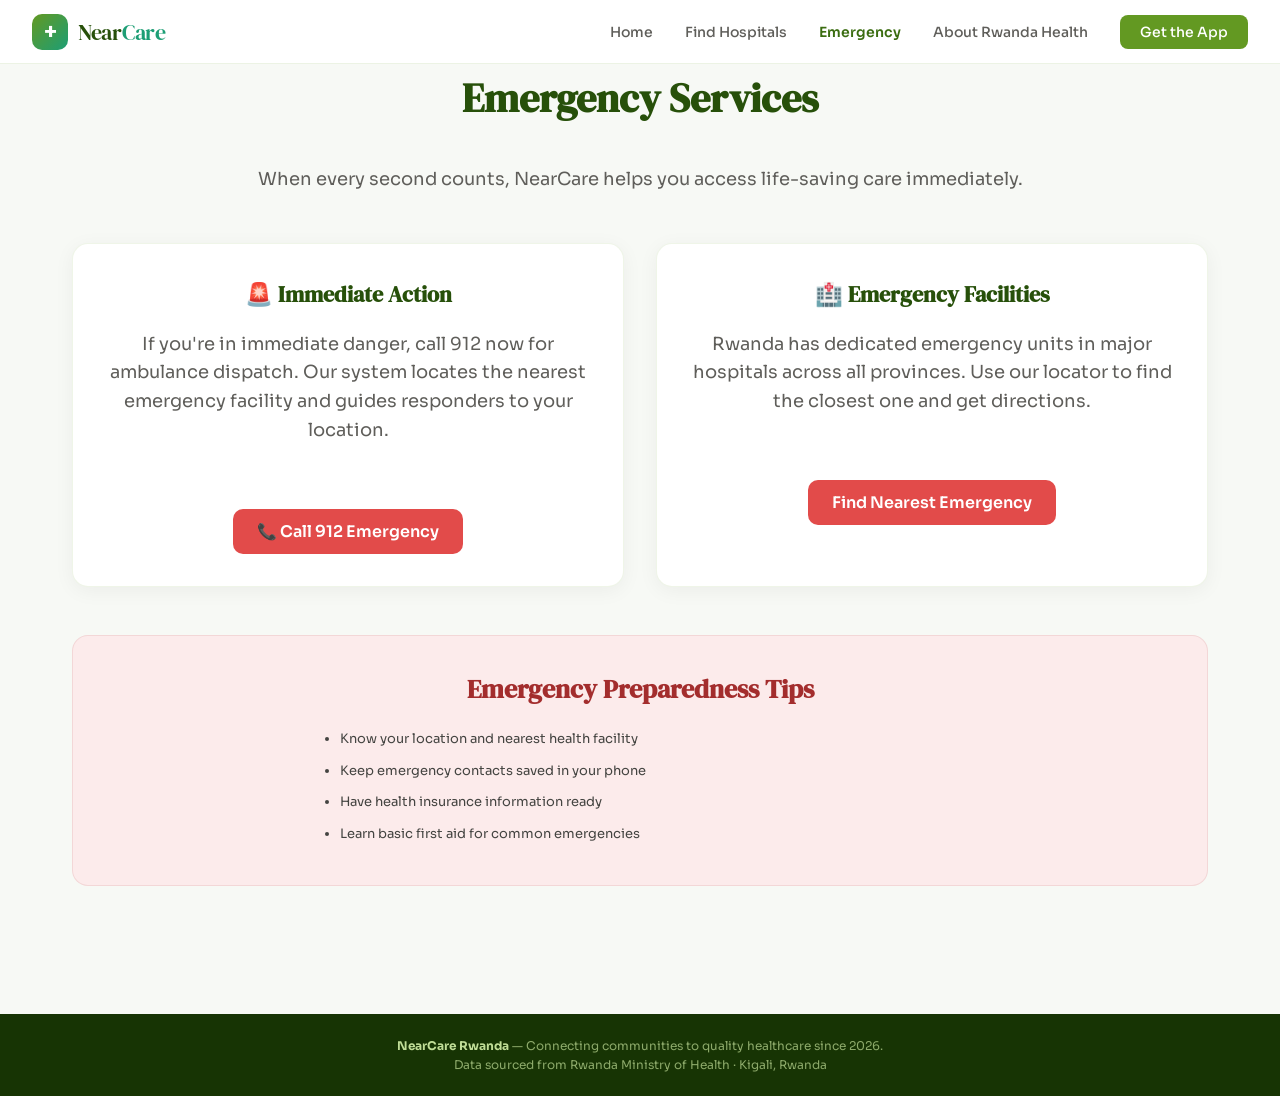
==== emergency.html @ 6570da61 "guys this is our project in parts" ====
<!DOCTYPE html>
<html lang="en">
<head>
<meta charset="UTF-8">
<meta name="viewport" content="width=device-width, initial-scale=1.0">
<title>Emergency Services — NearCare Rwanda</title>
<link href="https://fonts.googleapis.com/css2?family=Sora:wght@300;400;500;600;700&family=DM+Serif+Display:ital@0;1&display=swap" rel="stylesheet">
<link rel="stylesheet" href="style.css">
</head>
<body>

<nav>
  <div class="logo">
    <div class="logo-icon"></div>
    <span class="logo-text">Near<span>Care</span></span>
  </div>
  <ul class="nav-links">
    <li><a href="home.html">Home</a></li>
    <li><a href="Hospitals.html">Find Hospitals</a></li>
    <li><a href="emergency.html" class="active">Emergency</a></li>
    <li><a href="about.html">About Rwanda Health</a></li>
    <li><a href="#" class="nav-cta">Get the App</a></li>
  </ul>
</nav>

<section class="page-section">
  <div class="emergency-content">
    <h1>Emergency Services</h1>
    <p>When every second counts, NearCare helps you access life-saving care immediately.</p>
    <div class="emergency-grid">
      <div class="emergency-card-large">
        <h3>🚨 Immediate Action</h3>
        <p>If you're in immediate danger, call 912 now for ambulance dispatch. Our system locates the nearest emergency facility and guides responders to your location.</p>
        <button class="emergency-call-large" onclick="window.location.href='tel:912'">📞 Call 912 Emergency</button>
      </div>
      <div class="emergency-card-large">
        <h3>🏥 Emergency Facilities</h3>
        <p>Rwanda has dedicated emergency units in major hospitals across all provinces. Use our locator to find the closest one and get directions.</p>
        <button class="emergency-locate" onclick="window.location.href='Hospitals.html'">Find Nearest Emergency</button>
      </div>
    </div>
    <div class="emergency-tips">
      <h3>Emergency Preparedness Tips</h3>
      <ul>
        <li>Know your location and nearest health facility</li>
        <li>Keep emergency contacts saved in your phone</li>
        <li>Have health insurance information ready</li>
        <li>Learn basic first aid for common emergencies</li>
      </ul>
    </div>
  </div>
</section>

<footer>
  <p><strong>NearCare Rwanda</strong> — Connecting communities to quality healthcare since 2026.</p>
  <p style="margin-top:4px">Data sourced from Rwanda Ministry of Health · Kigali, Rwanda</p>
</footer>

</body>
</html>
---- style.css ----
:root {
  --green-50: #EAF3DE;
  --green-100: #C0DD97;
  --green-200: #97C459;
  --green-400: #639922;
  --green-600: #3B6D11;
  --green-800: #27500A;
  --green-900: #173404;
  --teal-50: #E1F5EE;
  --teal-100: #9FE1CB;
  --teal-400: #1D9E75;
  --teal-600: #0F6E56;
  --teal-800: #085041;
  --amber-50: #FAEEDA;
  --amber-400: #BA7517;
  --amber-600: #854F0B;
  --red-50: #FCEBEB;
  --red-400: #E24B4A;
  --red-600: #A32D2D;
  --gray-50: #F1EFE8;
  --gray-100: #D3D1C7;
  --gray-200: #B4B2A9;
  --gray-400: #888780;
  --gray-600: #5F5E5A;
  --gray-800: #444441;
  --gray-900: #2C2C2A;
}

* { margin: 0; padding: 0; box-sizing: border-box; }

body {
  font-family: 'Sora', sans-serif;
  background: #f7f9f5;
  color: var(--gray-900);
  min-height: 100vh;
}

nav {
  position: fixed; top: 0; left: 0; right: 0; z-index: 1000;
  background: rgba(255,255,255,0.92);
  backdrop-filter: blur(12px);
  border-bottom: 1px solid rgba(99,153,34,0.12);
  padding: 0 2rem;
  height: 64px;
  display: flex; align-items: center; justify-content: space-between;
}

.logo {
  display: flex; align-items: center; gap: 10px;
}

.logo-icon {
  width: 36px; height: 36px;
  background: linear-gradient(135deg, var(--green-400), var(--teal-400));
  border-radius: 10px;
  display: flex; align-items: center; justify-content: center;
  position: relative;
}

.logo-icon::after {
  content: '+';
  color: white;
  font-size: 22px;
  font-weight: 700;
  line-height: 1;
}

.logo-text {
  font-family: 'DM Serif Display', serif;
  font-size: 22px;
  color: var(--green-800);
  letter-spacing: -0.3px;
}

.logo-text span { color: var(--teal-400); }

.nav-links {
  display: flex; gap: 2rem; list-style: none;
}

.nav-links a {
  text-decoration: none;
  color: var(--gray-600);
  font-size: 14px;
  font-weight: 500;
  transition: color 0.2s;
}

.nav-links a:hover { color: var(--green-600); }
.nav-links a.active { color: var(--green-600); font-weight: 600; }

.nav-cta {
  background: var(--green-400);
  color: white !important;
  padding: 8px 20px;
  border-radius: 8px;
  transition: background 0.2s !important;
}

.nav-cta:hover { background: var(--green-600) !important; color: white !important; }

.hero {
  padding-top: 64px;
  background: linear-gradient(160deg, #eaf3de 0%, #e1f5ee 50%, #f7f9f5 100%);
  min-height: 340px;
  display: flex; flex-direction: column; align-items: center; justify-content: center;
  text-align: center;
  padding-bottom: 3rem;
  padding-left: 1rem;
  padding-right: 1rem;
  position: relative;
  overflow: hidden;
}

.hero::before {
  content: '';
  position: absolute;
  top: -60px; right: -60px;
  width: 320px; height: 320px;
  border-radius: 50%;
  background: rgba(29,158,117,0.08);
  pointer-events: none;
}

.hero::after {
  content: '';
  position: absolute;
  bottom: -80px; left: -80px;
  width: 400px; height: 400px;
  border-radius: 50%;
  background: rgba(99,153,34,0.06);
  pointer-events: none;
}

.hero-badge {
  display: inline-flex; align-items: center; gap: 6px;
  background: rgba(29,158,117,0.12);
  color: var(--teal-600);
  font-size: 12px; font-weight: 600;
  padding: 5px 14px;
  border-radius: 999px;
  margin-bottom: 1.2rem;
  letter-spacing: 0.4px;
  text-transform: uppercase;
}

.hero h1 {
  font-family: 'DM Serif Display', serif;
  font-size: clamp(2rem, 5vw, 3.2rem);
  color: var(--green-800);
  line-height: 1.15;
  max-width: 640px;
  margin-bottom: 1rem;
}

.hero h1 em {
  font-style: italic;
  color: var(--teal-400);
}

.hero p {
  font-size: 16px;
  color: var(--gray-600);
  max-width: 480px;
  line-height: 1.7;
  margin-bottom: 2rem;
}

.hero-actions {
  display: flex; gap: 12px; flex-wrap: wrap; justify-content: center;
}

.btn-primary {
  background: var(--green-400);
  color: white;
  border: none;
  padding: 12px 28px;
  border-radius: 10px;
  font-size: 15px;
  font-weight: 600;
  font-family: 'Sora', sans-serif;
  cursor: pointer;
  transition: all 0.2s;
  display: flex; align-items: center; gap: 8px;
}

.btn-primary:hover { background: var(--green-600); transform: translateY(-1px); }

.btn-secondary {
  background: white;
  color: var(--green-600);
  border: 1.5px solid rgba(99,153,34,0.3);
  padding: 12px 28px;
  border-radius: 10px;
  font-size: 15px;
  font-weight: 600;
  font-family: 'Sora', sans-serif;
  cursor: pointer;
  transition: all 0.2s;
}

.btn-secondary:hover { border-color: var(--green-400); background: var(--green-50); }

.stats-bar {
  background: var(--green-800);
  padding: 1.2rem 2rem;
  display: flex; justify-content: center; gap: 4rem; flex-wrap: wrap;
}

.stat {
  text-align: center;
}

.stat-num {
  font-family: 'DM Serif Display', serif;
  font-size: 1.8rem;
  color: var(--green-100);
  line-height: 1;
}

.stat-label {
  font-size: 11px;
  color: rgba(192,221,151,0.7);
  text-transform: uppercase;
  letter-spacing: 0.8px;
  margin-top: 2px;
}

.main-content {
  max-width: 1320px;
  margin: 0 auto;
  padding: 2.5rem 1.5rem;
  display: grid;
  grid-template-columns: 380px 1fr;
  gap: 1.5rem;
  align-items: start;
}

.sidebar {
  display: flex; flex-direction: column; gap: 1rem;
}

.card {
  background: white;
  border-radius: 16px;
  border: 1px solid rgba(99,153,34,0.1);
  overflow: hidden;
  box-shadow: 0 2px 12px rgba(0,0,0,0.05);
}

.card-header {
  padding: 1.2rem 1.4rem 0.8rem;
  border-bottom: 1px solid #f0f0ec;
  display: flex; align-items: center; justify-content: space-between;
}

.card-title {
  font-size: 13px;
  font-weight: 600;
  color: var(--gray-800);
  text-transform: uppercase;
  letter-spacing: 0.6px;
}

.location-panel { padding: 1.4rem; }

.location-status {
  display: flex; align-items: center; gap: 10px;
  padding: 12px 14px;
  background: var(--green-50);
  border-radius: 10px;
  border: 1px solid rgba(99,153,34,0.15);
  margin-bottom: 1rem;
}

.pulse-dot {
  width: 10px; height: 10px;
  border-radius: 50%;
  background: var(--green-400);
  flex-shrink: 0;
  position: relative;
}

.pulse-dot.active::after {
  content: '';
  position: absolute;
  top: -3px; left: -3px;
  width: 16px; height: 16px;
  border-radius: 50%;
  border: 2px solid var(--green-400);
  animation: pulse 1.5s ease-out infinite;
}

@keyframes pulse {
  0% { transform: scale(0.8); opacity: 1; }
  100% { transform: scale(2); opacity: 0; }
}

.location-text { font-size: 13px; color: var(--gray-800); font-weight: 500; }
.location-sub { font-size: 11px; color: var(--gray-400); margin-top: 1px; }

.detect-btn {
  width: 100%;
  background: var(--green-400);
  color: white;
  border: none;
  padding: 11px;
  border-radius: 9px;
  font-size: 14px;
  font-weight: 600;
  font-family: 'Sora', sans-serif;
  cursor: pointer;
  transition: all 0.2s;
  display: flex; align-items: center; justify-content: center; gap: 8px;
}

.detect-btn:hover { background: var(--green-600); }

.filter-bar { padding: 0.8rem 1.4rem; display: flex; gap: 8px; flex-wrap: wrap; }

.filter-pill {
  font-size: 12px; font-weight: 600; font-family: 'Sora', sans-serif;
  padding: 5px 13px;
  border-radius: 999px;
  border: 1.5px solid var(--gray-100);
  background: white;
  color: var(--gray-600);
  cursor: pointer;
  transition: all 0.15s;
}

.filter-pill:hover { border-color: var(--green-200); color: var(--green-600); }
.filter-pill.active { background: var(--green-400); border-color: var(--green-400); color: white; }

.search-wrap { padding: 1rem 1.4rem 0.6rem; }

.search-input {
  width: 100%;
  padding: 9px 14px 9px 38px;
  border: 1.5px solid var(--gray-100);
  border-radius: 9px;
  font-size: 13px;
  font-family: 'Sora', sans-serif;
  color: var(--gray-800);
  background: var(--gray-50);
  transition: border 0.2s;
  outline: none;
}

.search-input:focus { border-color: var(--green-200); background: white; }

.search-wrap { position: relative; }

.search-icon {
  position: absolute; left: 12px; top: 50%; transform: translateY(-50%);
  color: var(--gray-400); font-size: 15px;
  pointer-events: none;
}

.hospital-list {
  max-height: 560px;
  overflow-y: auto;
  padding: 0.5rem 0.8rem 1rem;
}

.hospital-list::-webkit-scrollbar { width: 4px; }
.hospital-list::-webkit-scrollbar-thumb { background: var(--gray-100); border-radius: 2px; }

.hospital-item {
  padding: 12px 12px;
  border-radius: 12px;
  cursor: pointer;
  transition: all 0.15s;
  display: flex; align-items: flex-start; gap: 12px;
  margin-bottom: 6px;
  border: 1.5px solid transparent;
  position: relative;
}

.hospital-item:hover { background: var(--green-50); border-color: rgba(99,153,34,0.15); }
.hospital-item.selected { background: var(--green-50); border-color: var(--green-200); }

.hosp-icon {
  width: 38px; height: 38px; border-radius: 10px;
  display: flex; align-items: center; justify-content: center;
  flex-shrink: 0; font-size: 16px;
}

.hosp-icon.hospital { background: #E8F4FF; }
.hosp-icon.clinic { background: var(--teal-50); }
.hosp-icon.emergency { background: var(--red-50); }
.hosp-icon.health-center { background: var(--amber-50); }

.hosp-info { flex: 1; min-width: 0; }

.hosp-name {
  font-size: 13px; font-weight: 600; color: var(--gray-900);
  white-space: nowrap; overflow: hidden; text-overflow: ellipsis;
  margin-bottom: 2px;
}

.hosp-location {
  font-size: 11px; color: var(--gray-400); margin-bottom: 5px;
  display: flex; align-items: center; gap: 3px;
}

.hosp-meta {
  display: flex; align-items: center; gap: 8px;
}

.badge {
  font-size: 10px; font-weight: 600;
  padding: 2px 7px; border-radius: 4px;
  letter-spacing: 0.2px;
}

.badge-open { background: var(--green-50); color: var(--green-600); }
.badge-closed { background: var(--red-50); color: var(--red-600); }
.badge-24h { background: var(--teal-50); color: var(--teal-600); }

.hosp-dist {
  font-size: 11px; color: var(--gray-400); font-weight: 500;
  margin-left: auto; white-space: nowrap;
}

.stars {
  color: #F0A500; font-size: 11px; letter-spacing: 1px;
}

.map-container {
  position: sticky;
  top: 80px;
}

.map-card {
  background: white;
  border-radius: 20px;
  overflow: hidden;
  border: 1px solid rgba(99,153,34,0.1);
  box-shadow: 0 4px 24px rgba(0,0,0,0.08);
}

.map-toolbar {
  padding: 1rem 1.4rem;
  display: flex; align-items: center; justify-content: space-between;
  border-bottom: 1px solid #f0f0ec;
}

.map-title {
  font-size: 15px; font-weight: 600; color: var(--gray-900);
  display: flex; align-items: center; gap: 8px;
}

.map-controls {
  display: flex; gap: 6px;
}

.map-btn {
  width: 32px; height: 32px;
  border-radius: 8px;
  border: 1.5px solid var(--gray-100);
  background: white;
  display: flex; align-items: center; justify-content: center;
  cursor: pointer;
  font-size: 14px;
  color: var(--gray-600);
  transition: all 0.15s;
}

.map-btn:hover { border-color: var(--green-200); color: var(--green-600); background: var(--green-50); }

#map {
  height: 520px;
  width: 100%;
}

.detail-panel {
  display: none;
  padding: 1.4rem;
  border-top: 1px solid #f0f0ec;
  animation: slideUp 0.2s ease;
}

.detail-panel.visible { display: block; }

@keyframes slideUp {
  from { opacity: 0; transform: translateY(8px); }
  to { opacity: 1; transform: translateY(0); }
}

.detail-header {
  display: flex; align-items: flex-start; justify-content: space-between;
  margin-bottom: 1rem;
}

.detail-name {
  font-family: 'DM Serif Display', serif;
  font-size: 20px;
  color: var(--green-800);
  line-height: 1.2;
}

.close-detail {
  background: none; border: none; cursor: pointer;
  color: var(--gray-400); font-size: 18px;
  width: 28px; height: 28px;
  border-radius: 6px;
  display: flex; align-items: center; justify-content: center;
  transition: all 0.15s;
}

.close-detail:hover { background: var(--gray-50); color: var(--gray-800); }

.detail-grid {
  display: grid; grid-template-columns: 1fr 1fr; gap: 10px;
  margin-bottom: 1rem;
}

.detail-field {
  background: var(--gray-50);
  border-radius: 9px;
  padding: 10px 12px;
}

.detail-field-label {
  font-size: 10px; color: var(--gray-400);
  text-transform: uppercase; letter-spacing: 0.6px;
  margin-bottom: 4px;
}

.detail-field-value {
  font-size: 13px; font-weight: 600; color: var(--gray-900);
}

.detail-actions {
  display: flex; gap: 8px;
}

.dir-btn {
  flex: 1;
  background: var(--green-400);
  color: white;
  border: none;
  padding: 10px;
  border-radius: 9px;
  font-size: 13px;
  font-weight: 600;
  font-family: 'Sora', sans-serif;
  cursor: pointer;
  transition: all 0.2s;
  display: flex; align-items: center; justify-content: center; gap: 6px;
}

.dir-btn:hover { background: var(--green-600); }

.call-btn {
  flex: 1;
  background: white;
  color: var(--teal-600);
  border: 1.5px solid rgba(15,110,86,0.25);
  padding: 10px;
  border-radius: 9px;
  font-size: 13px;
  font-weight: 600;
  font-family: 'Sora', sans-serif;
  cursor: pointer;
  transition: all 0.2s;
  display: flex; align-items: center; justify-content: center; gap: 6px;
}

.call-btn:hover { background: var(--teal-50); border-color: var(--teal-400); }

.loader-overlay {
  display: none;
  position: fixed; inset: 0; z-index: 9999;
  background: rgba(234,243,222,0.85);
  backdrop-filter: blur(6px);
  flex-direction: column; align-items: center; justify-content: center; gap: 1rem;
}

.loader-overlay.visible { display: flex; }

.spinner {
  width: 48px; height: 48px;
  border: 4px solid var(--green-100);
  border-top-color: var(--green-400);
  border-radius: 50%;
  animation: spin 0.8s linear infinite;
}

@keyframes spin { to { transform: rotate(360deg); } }

.loader-text { font-weight: 600; color: var(--green-800); font-size: 14px; }

.radius-wrap { padding: 0.8rem 1.4rem; display: flex; align-items: center; gap: 10px; }
.radius-wrap label { font-size: 12px; color: var(--gray-600); font-weight: 500; white-space: nowrap; }
.radius-slider { flex: 1; accent-color: var(--green-400); }
.radius-val { font-size: 13px; font-weight: 700; color: var(--green-600); min-width: 44px; text-align: right; }

.empty-state {
  text-align: center; padding: 2rem 1rem;
  color: var(--gray-400);
}

.empty-state .icon { font-size: 2rem; margin-bottom: 0.5rem; }
.empty-state p { font-size: 13px; }

.emergency-card {
  border-color: rgba(163,45,45,0.14);
  background: rgba(255,239,239,0.88);
}

.emergency-title {
  color: var(--red-600);
}

.emergency-content {
  font-size: 13px;
  color: var(--gray-800);
  margin-bottom: 1rem;
  line-height: 1.7;
}

.emergency-actions {
  display: grid;
  gap: 0.75rem;
}

.emergency-btn,
.emergency-call {
  width: 100%;
  border: none;
  border-radius: 12px;
  padding: 12px 16px;
  font-size: 14px;
  font-weight: 700;
  font-family: 'Sora', sans-serif;
  cursor: pointer;
  transition: transform 0.2s, background 0.2s;
  display: inline-flex;
  align-items: center;
  justify-content: center;
  gap: 8px;
}

.emergency-btn {
  background: var(--red-400);
  color: white;
}

.emergency-btn:hover { background: var(--red-600); transform: translateY(-1px); }

.emergency-call {
  background: white;
  color: var(--red-600);
  border: 1.5px solid rgba(163,45,45,0.25);
}

.emergency-call:hover { background: rgba(255,239,239,0.95); transform: translateY(-1px); }

.emergency-note {
  font-size: 12px;
  color: var(--red-600);
  margin-top: 0.85rem;
  line-height: 1.5;
}

.emergency-floating {
  position: fixed;
  right: 18px;
  bottom: 18px;
  z-index: 1100;
  background: var(--red-400);
  color: white;
  border: none;
  border-radius: 999px;
  padding: 14px 18px;
  font-size: 14px;
  font-weight: 700;
  box-shadow: 0 18px 40px rgba(163,45,45,0.2);
  cursor: pointer;
  display: inline-flex;
  align-items: center;
  gap: 8px;
}

.emergency-floating:hover { background: var(--red-600); }

@media (max-width: 700px) {
  .emergency-floating { right: 50%; transform: translateX(50%); }
}

footer {
  background: var(--green-900);
  color: rgba(192,221,151,0.7);
  text-align: center;
  padding: 1.5rem;
  font-size: 12px;
  margin-top: 3rem;
}

footer strong { color: var(--green-100); }

@media (max-width: 900px) {
  .main-content { grid-template-columns: 1fr; }
  .map-container { position: static; }
  .nav-links { display: none; }
}

/* Page Sections */
.page-section {
  max-width: 1200px;
  margin: 0 auto;
  padding: 4rem 2rem;
  min-height: 60vh;
}

.about-content h1,
.app-content h1,
.emergency-content h1 {
  font-family: 'DM Serif Display', serif;
  font-size: 2.5rem;
  color: var(--green-800);
  text-align: center;
  margin-bottom: 2rem;
}

.about-content p,
.app-content p,
.emergency-content p {
  font-size: 18px;
  color: var(--gray-600);
  text-align: center;
  max-width: 800px;
  margin: 0 auto 3rem;
  line-height: 1.7;
}

.about-grid,
.app-features,
.emergency-grid {
  display: grid;
  grid-template-columns: repeat(auto-fit, minmax(280px, 1fr));
  gap: 2rem;
  margin-bottom: 3rem;
}

.about-card,
.feature,
.emergency-card-large {
  background: white;
  border-radius: 16px;
  padding: 2rem;
  border: 1px solid rgba(99,153,34,0.1);
  box-shadow: 0 4px 20px rgba(0,0,0,0.05);
  text-align: center;
}

.about-card h3,
.feature h3,
.emergency-card-large h3 {
  font-family: 'DM Serif Display', serif;
  font-size: 1.4rem;
  color: var(--green-800);
  margin-bottom: 1rem;
}

.about-card p,
.feature p,
.emergency-card-large p {
  color: var(--gray-600);
  line-height: 1.6;
}

.about-card ul {
  text-align: left;
  color: var(--gray-700);
  line-height: 1.8;
}

.about-card li {
  margin-bottom: 0.5rem;
}

.feature-icon {
  font-size: 2rem;
  margin-bottom: 1rem;
  display: block;
}

.app-downloads {
  display: flex;
  gap: 1rem;
  justify-content: center;
  margin-bottom: 2rem;
  flex-wrap: wrap;
}

.download-btn {
  background: var(--green-400);
  color: white;
  border: none;
  padding: 12px 24px;
  border-radius: 10px;
  font-size: 16px;
  font-weight: 600;
  font-family: 'Sora', sans-serif;
  cursor: pointer;
  transition: all 0.2s;
  display: flex;
  align-items: center;
  gap: 8px;
}

.download-btn:hover { background: var(--green-600); }

.coming-soon {
  text-align: center;
  color: var(--gray-500);
  font-style: italic;
}

.emergency-call-large,
.emergency-locate {
  background: var(--red-400);
  color: white;
  border: none;
  padding: 12px 24px;
  border-radius: 10px;
  font-size: 16px;
  font-weight: 600;
  font-family: 'Sora', sans-serif;
  cursor: pointer;
  transition: all 0.2s;
  margin-top: 1rem;
}

.emergency-call-large:hover,
.emergency-locate:hover { background: var(--red-600); }

.emergency-tips {
  background: var(--red-50);
  border-radius: 16px;
  padding: 2rem;
  border: 1px solid rgba(163,45,45,0.1);
  text-align: center;
}

.emergency-tips h3 {
  font-family: 'DM Serif Display', serif;
  font-size: 1.6rem;
  color: var(--red-600);
  margin-bottom: 1rem;
}

.emergency-tips ul {
  text-align: left;
  color: var(--gray-700);
  line-height: 1.8;
  max-width: 600px;
  margin: 0 auto;
}

.emergency-tips li {
  margin-bottom: 0.5rem;
}

/* Hide sections by default */
#about-section,
#app-section,
#emergency-section {
  display: none;
}
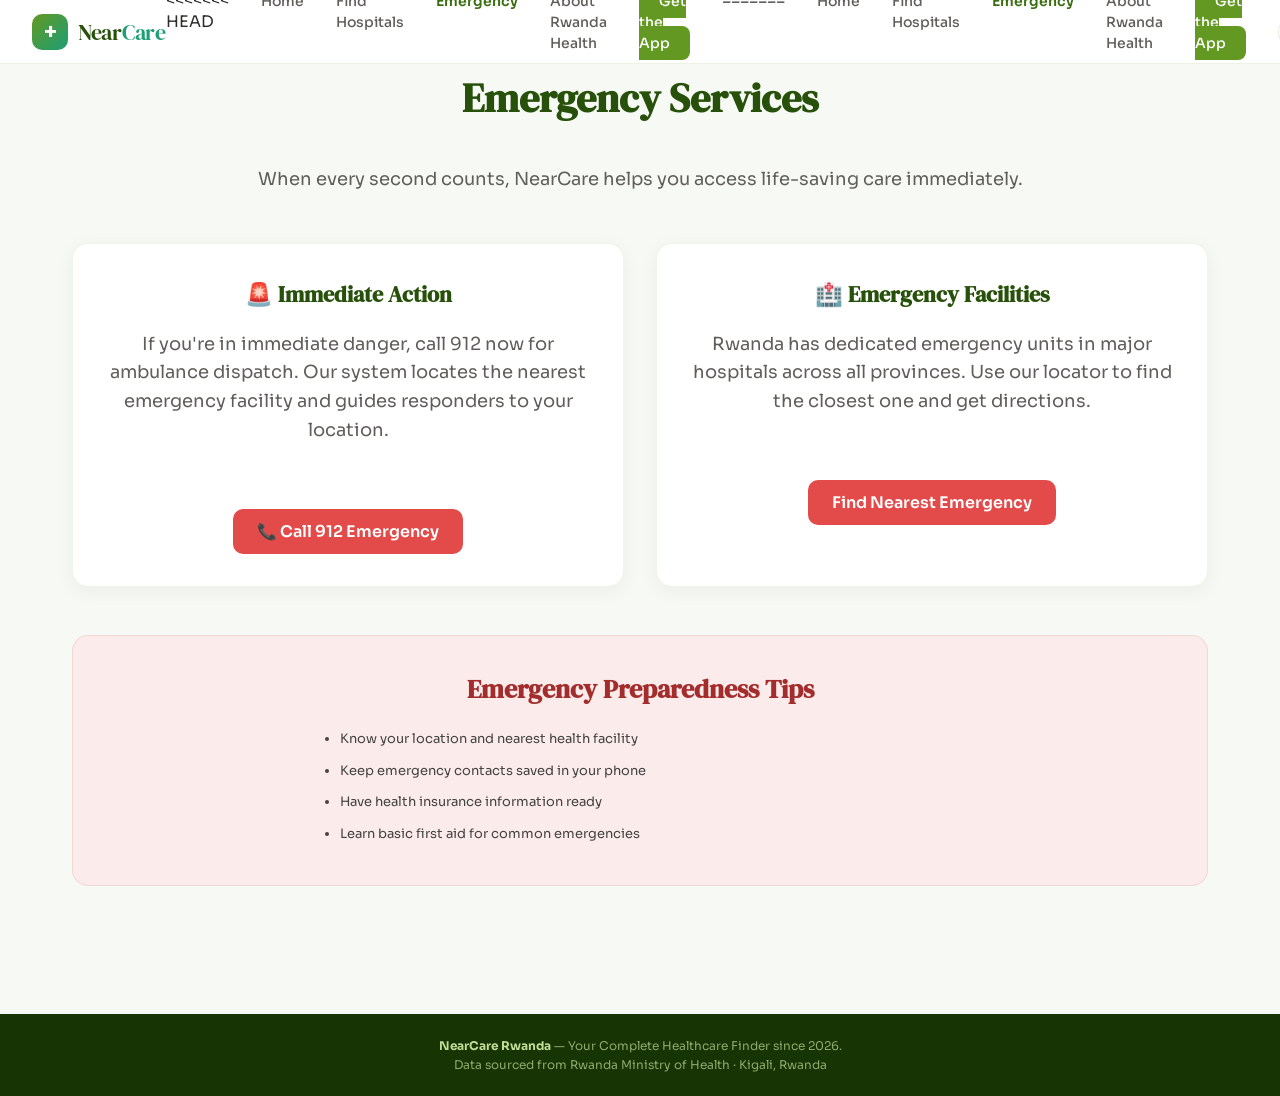
==== commit eb5998eb: "fix languages" ====
--- a/emergency.html
+++ b/emergency.html
@@ -7,54 +7,87 @@
 <link href="https://fonts.googleapis.com/css2?family=Sora:wght@300;400;500;600;700&family=DM+Serif+Display:ital@0;1&display=swap" rel="stylesheet">
 <link rel="stylesheet" href="style.css">
 </head>
-<body>
+<body data-page="emergency" data-title-key="titleEmergency">
 
 <nav>
+  
   <div class="logo">
     <div class="logo-icon"></div>
     <span class="logo-text">Near<span>Care</span></span>
   </div>
+  
   <ul class="nav-links">
+<<<<<<< HEAD
     <li><a href="home.html">Home</a></li>
     <li><a href="Hospitals.html">Find Hospitals</a></li>
     <li><a href="emergency.html" class="active">Emergency</a></li>
     <li><a href="about.html">About Rwanda Health</a></li>
-    <li><a href="#" class="nav-cta">Get the App</a></li>
+    <li><a href="FIXED DEMO.html" class="nav-cta">Get the App</a></li>
+=======
+    <li><a href="home.html" data-i18n-key="navHome">Home</a></li>
+    <li><a href="Hospitals.html" data-i18n-key="navHospitals">Find Hospitals</a></li>
+    <li><a href="emergency.html" class="active" data-i18n-key="navEmergency">Emergency</a></li>
+    <li><a href="about.html" data-i18n-key="navAbout">About Rwanda Health</a></li>
+    <li><a href="#" class="nav-cta" data-i18n-key="navApp">Get the App</a></li>
+    <li class="lang-switcher">
+      <select class="lang-selector" onchange="switchLanguage(this.value)" aria-label="Select language">
+        <option value="en">EN - English</option>
+        <option value="fr">FR - Français</option>
+        <option value="ar">AR - العربية</option>
+        <option value="es">ES - Español</option>
+        <option value="pt">PT - Português</option>
+        <option value="de">DE - Deutsch</option>
+        <option value="it">IT - Italiano</option>
+        <option value="ru">RU - Русский</option>
+        <option value="sw">SW - Kiswahili</option>
+        <option value="am">AM - አማርኛ</option>
+        <option value="ha">HA - Hausa</option>
+        <option value="yo">YO - Yoruba</option>
+        <option value="af">AF - Afrikaans</option>
+        <option value="nl">NL - Nederlands</option>
+        <option value="zu">ZU - isiZulu</option>
+        <option value="el">EL - Ελληνικά</option>
+      </select>
+    </li>
+>>>>>>> 4aad849 (fix languages)
   </ul>
 </nav>
 
 <section class="page-section">
   <div class="emergency-content">
-    <h1>Emergency Services</h1>
-    <p>When every second counts, NearCare helps you access life-saving care immediately.</p>
+    <h1 data-i18n-key="emergencyHeading">Emergency Services</h1>
+    <p data-i18n-key="emergencyParagraph">When every second counts, NearCare helps you access life-saving care immediately.</p>
+    
     <div class="emergency-grid">
       <div class="emergency-card-large">
-        <h3>🚨 Immediate Action</h3>
-        <p>If you're in immediate danger, call 912 now for ambulance dispatch. Our system locates the nearest emergency facility and guides responders to your location.</p>
-        <button class="emergency-call-large" onclick="window.location.href='tel:912'">📞 Call 912 Emergency</button>
+        <h3 data-i18n-key="emergencyActionTitle">🚨 Immediate Action</h3>
+        <p data-i18n-key="emergencyActionText">If you're in immediate danger, call 912 now for ambulance dispatch. Our system locates the nearest emergency facility and guides responders to your location.</p>
+        <button class="emergency-call-large" onclick="window.location.href='tel:912'" data-i18n-key="emergencyCallBtn">📞 Call 912 Emergency</button>
       </div>
       <div class="emergency-card-large">
-        <h3>🏥 Emergency Facilities</h3>
-        <p>Rwanda has dedicated emergency units in major hospitals across all provinces. Use our locator to find the closest one and get directions.</p>
-        <button class="emergency-locate" onclick="window.location.href='Hospitals.html'">Find Nearest Emergency</button>
+        <h3 data-i18n-key="emergencyFacilityTitle">🏥 Emergency Facilities</h3>
+        <p data-i18n-key="emergencyFacilityText">Rwanda has dedicated emergency units in major hospitals across all provinces. Use our locator to find the closest one and get directions.</p>
+        <button class="emergency-locate" onclick="window.location.href='Hospitals.html'" data-i18n-key="emergencyLocateBtn">Find Nearest Emergency</button>
       </div>
     </div>
+   
     <div class="emergency-tips">
-      <h3>Emergency Preparedness Tips</h3>
+      <h3 data-i18n-key="emergencyTipsTitle">Emergency Preparedness Tips</h3>
       <ul>
-        <li>Know your location and nearest health facility</li>
-        <li>Keep emergency contacts saved in your phone</li>
-        <li>Have health insurance information ready</li>
-        <li>Learn basic first aid for common emergencies</li>
+        <li data-i18n-key="emergencyTip1">Know your location and nearest health facility</li>
+        <li data-i18n-key="emergencyTip2">Keep emergency contacts saved in your phone</li>
+        <li data-i18n-key="emergencyTip3">Have health insurance information ready</li>
+        <li data-i18n-key="emergencyTip4">Learn basic first aid for common emergencies</li>
       </ul>
     </div>
   </div>
 </section>
 
 <footer>
-  <p><strong>NearCare Rwanda</strong> — Connecting communities to quality healthcare since 2026.</p>
-  <p style="margin-top:4px">Data sourced from Rwanda Ministry of Health · Kigali, Rwanda</p>
+  <p><strong>NearCare Rwanda</strong> — <span data-i18n-key="footerLine1">Connecting communities to quality healthcare since 2026.</span></p>
+  <p style="margin-top:4px" data-i18n-key="footerLine2">Data sourced from Rwanda Ministry of Health · Kigali, Rwanda</p>
 </footer>
 
+<script src="lang.js" defer></script>
 </body>
 </html>
--- a/style.css
+++ b/style.css
@@ -89,6 +89,58 @@
 .nav-links a:hover { color: var(--green-600); }
 .nav-links a.active { color: var(--green-600); font-weight: 600; }
 
+.lang-switcher {
+  display: flex;
+  align-items: center;
+  gap: 0.4rem;
+  margin-left: auto;
+}
+
+.lang-selector {
+  border: 1.5px solid rgba(99,153,34,0.18);
+  border-radius: 999px;
+  padding: 6px 12px;
+  font-size: 12px;
+  font-weight: 600;
+  color: var(--gray-700);
+  background: white;
+  cursor: pointer;
+  transition: border-color 0.2s, box-shadow 0.2s;
+  min-width: 140px;
+}
+
+.lang-selector option {
+  font-weight: 600;
+}
+
+.lang-selector:focus {
+  outline: none;
+  border-color: var(--green-600);
+  box-shadow: 0 0 0 3px rgba(99,153,34,0.12);
+}
+
+.lang-toggle {
+  background: transparent;
+  border: 1.5px solid rgba(99,153,34,0.18);
+  color: var(--gray-600);
+  border-radius: 999px;
+  padding: 6px 10px;
+  font-size: 12px;
+  font-weight: 600;
+  cursor: pointer;
+  transition: all 0.2s;
+}
+
+.lang-toggle.active {
+  background: var(--green-400);
+  color: white;
+  border-color: var(--green-400);
+}
+
+.lang-toggle:hover {
+  background: rgba(99,153,34,0.08);
+}
+
 .nav-cta {
   background: var(--green-400);
   color: white !important;
@@ -870,4 +922,7 @@
 #app-section,
 #emergency-section {
   display: none;
+}
+.hero a {
+  text-decoration: none;
 }
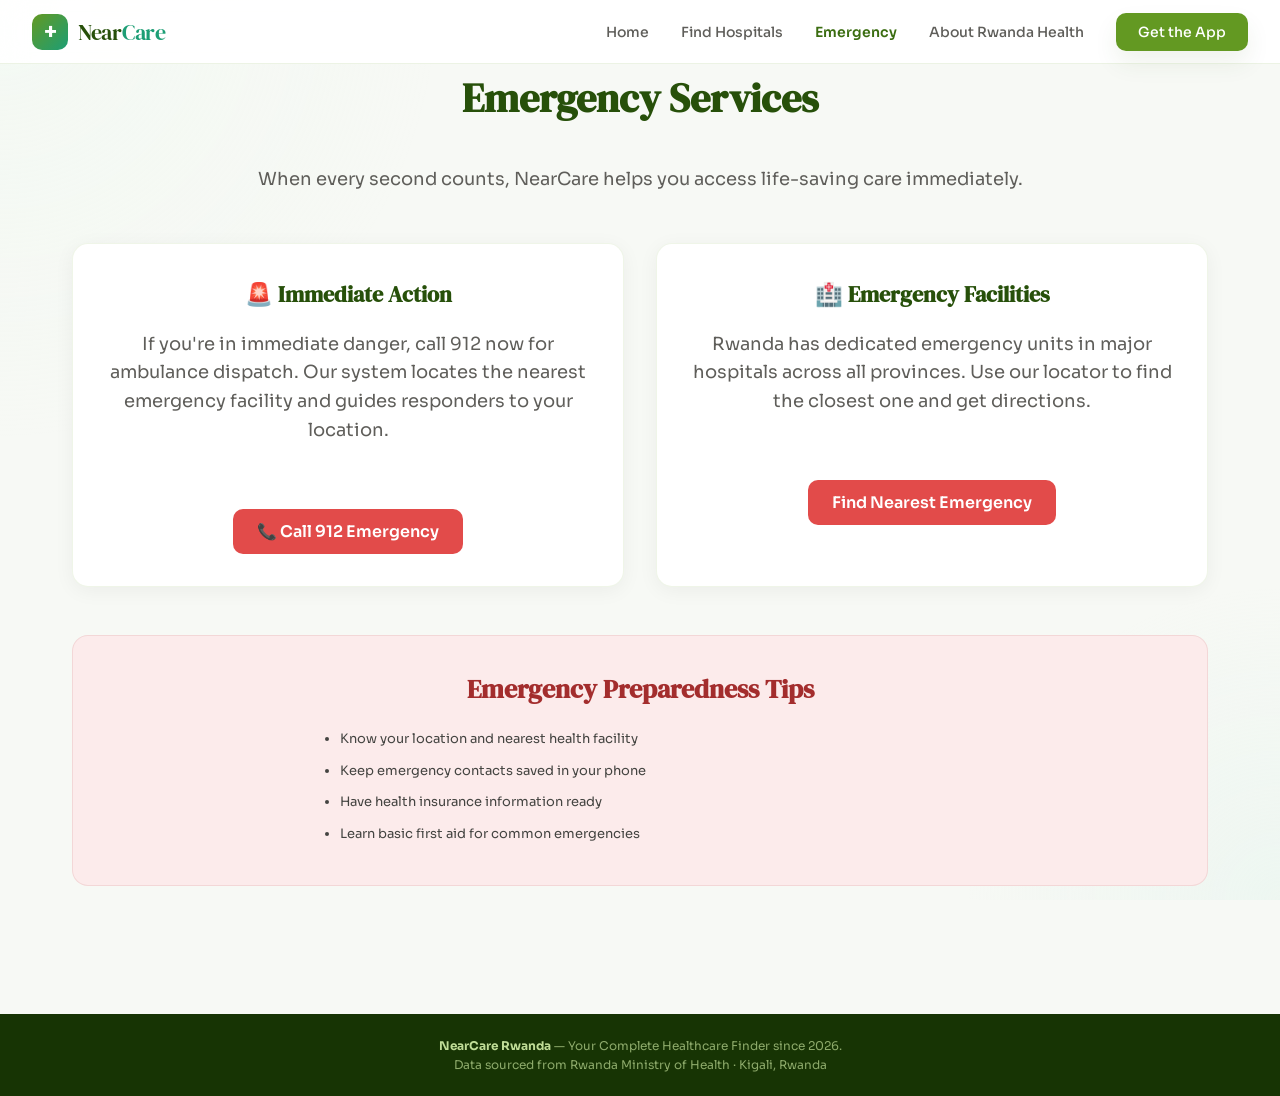
==== commit 80b00b0e: "Guys I have separated some parts like map, and added languges but not finished" ====
--- a/emergency.html
+++ b/emergency.html
@@ -17,39 +17,11 @@
   </div>
   
   <ul class="nav-links">
-<<<<<<< HEAD
     <li><a href="home.html">Home</a></li>
     <li><a href="Hospitals.html">Find Hospitals</a></li>
     <li><a href="emergency.html" class="active">Emergency</a></li>
     <li><a href="about.html">About Rwanda Health</a></li>
     <li><a href="FIXED DEMO.html" class="nav-cta">Get the App</a></li>
-=======
-    <li><a href="home.html" data-i18n-key="navHome">Home</a></li>
-    <li><a href="Hospitals.html" data-i18n-key="navHospitals">Find Hospitals</a></li>
-    <li><a href="emergency.html" class="active" data-i18n-key="navEmergency">Emergency</a></li>
-    <li><a href="about.html" data-i18n-key="navAbout">About Rwanda Health</a></li>
-    <li><a href="#" class="nav-cta" data-i18n-key="navApp">Get the App</a></li>
-    <li class="lang-switcher">
-      <select class="lang-selector" onchange="switchLanguage(this.value)" aria-label="Select language">
-        <option value="en">EN - English</option>
-        <option value="fr">FR - Français</option>
-        <option value="ar">AR - العربية</option>
-        <option value="es">ES - Español</option>
-        <option value="pt">PT - Português</option>
-        <option value="de">DE - Deutsch</option>
-        <option value="it">IT - Italiano</option>
-        <option value="ru">RU - Русский</option>
-        <option value="sw">SW - Kiswahili</option>
-        <option value="am">AM - አማርኛ</option>
-        <option value="ha">HA - Hausa</option>
-        <option value="yo">YO - Yoruba</option>
-        <option value="af">AF - Afrikaans</option>
-        <option value="nl">NL - Nederlands</option>
-        <option value="zu">ZU - isiZulu</option>
-        <option value="el">EL - Ελληνικά</option>
-      </select>
-    </li>
->>>>>>> 4aad849 (fix languages)
   </ul>
 </nav>
 
--- a/style.css
+++ b/style.css
@@ -144,12 +144,13 @@
 .nav-cta {
   background: var(--green-400);
   color: white !important;
-  padding: 8px 20px;
-  border-radius: 8px;
-  transition: background 0.2s !important;
-}
-
-.nav-cta:hover { background: var(--green-600) !important; color: white !important; }
+  padding: 10px 22px;
+  border-radius: 10px;
+  transition: background 0.2s, transform 0.2s ease, box-shadow 0.2s ease;
+  box-shadow: 0 12px 24px rgba(52,84,10,0.08);
+}
+
+.nav-cta:hover { background: var(--green-600) !important; color: white !important; transform: translateY(-1px); box-shadow: 0 16px 32px rgba(52,84,10,0.16); }
 
 .hero {
   padding-top: 64px;
@@ -162,6 +163,7 @@
   padding-right: 1rem;
   position: relative;
   overflow: hidden;
+  animation: floatIn 1s ease-out both;
 }
 
 .hero::before {
@@ -182,6 +184,50 @@
   border-radius: 50%;
   background: rgba(99,153,34,0.06);
   pointer-events: none;
+}
+
+body::before {
+  content: '';
+  position: fixed;
+  inset: 0;
+  background: radial-gradient(circle at top left, rgba(237,250,240,0.35), transparent 28%), radial-gradient(circle at bottom right, rgba(220,242,234,0.35), transparent 20%);
+  pointer-events: none;
+  z-index: -1;
+  animation: breeze 18s ease-in-out infinite;
+}
+
+.hero-badge {
+  animation: popIn 0.8s ease-out both;
+}
+
+.hero h1,
+.hero p,
+.hero-actions,
+.card,
+footer {
+  animation: fadeInUp 0.7s ease-out both;
+}
+
+.card { animation-delay: 0.15s; }
+
+@keyframes floatIn {
+  from { opacity: 0; transform: translateY(18px); }
+  to { opacity: 1; transform: translateY(0); }
+}
+
+@keyframes popIn {
+  from { opacity: 0; transform: scale(0.85); }
+  to { opacity: 1; transform: scale(1); }
+}
+
+@keyframes fadeInUp {
+  from { opacity: 0; transform: translateY(12px); }
+  to { opacity: 1; transform: translateY(0); }
+}
+
+@keyframes breeze {
+  0%,100% { transform: translate(0,0); }
+  50% { transform: translate(-10px, 12px); }
 }
 
 .hero-badge {
